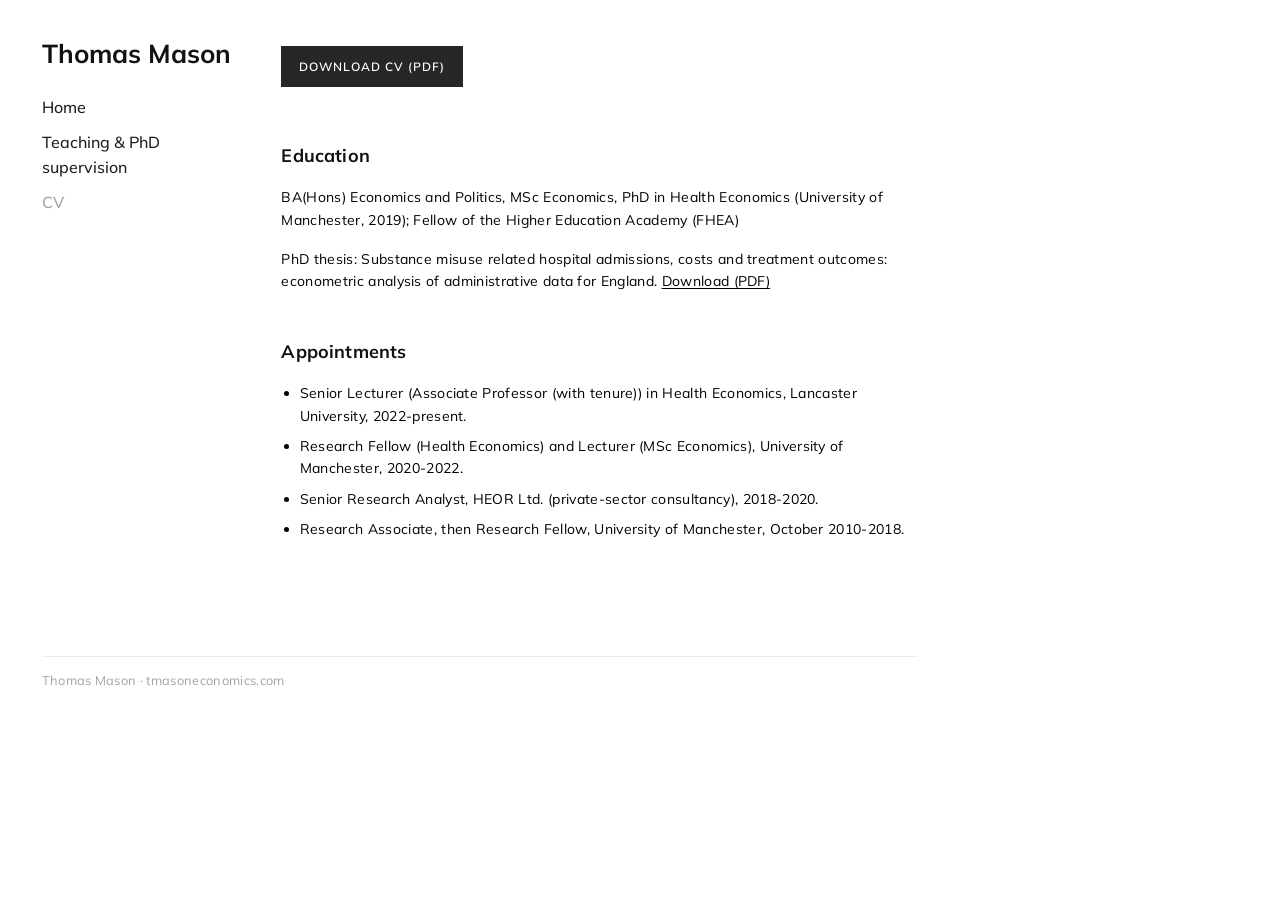
==== cv.html @ 61ce2ce5 "Add Manchester honorary fellowship, Work Foundation affiliation and FHEA across CV and site Co-Autho" ====
<!DOCTYPE html>
<html lang="en-GB">
<head>
<meta charset="utf-8">
<meta name="viewport" content="width=device-width, initial-scale=1">
<title>CV | Thomas Mason</title>
<meta name="description" content="Curriculum vitae of Thomas Mason, applied economist at Lancaster University.">
<link rel="stylesheet" href="style.css">
</head>
<body>
<div class="layout">
<aside class="side">
  <h1>Thomas Mason</h1>
  <nav>
    <a href="index.html">Home</a>
    <a href="teaching.html">Teaching &amp; PhD supervision</a>
    <a href="cv.html" class="current">CV</a>
  </nav>
</aside>
<main>
<div class="btns">
  <a href="files/Thomas-Mason-CV.pdf">Download CV (PDF)</a>
</div>

<h2>Education</h2>
<p>BA(Hons) Economics and Politics, MSc Economics, PhD in Health Economics (University of Manchester, 2019); Fellow of the Higher Education Academy (FHEA)</p>
<p>PhD thesis: Substance misuse related hospital admissions, costs and treatment outcomes: econometric analysis of administrative data for England. <a href="files/Thomas-Mason-PhD-thesis.pdf">Download (PDF)</a></p>

<h2>Appointments</h2>
<ul class="bul">
  <li>Senior Lecturer (Associate Professor (with tenure)) in Health Economics, Lancaster University, 2022-present.</li>
  <li>Research Fellow (Health Economics) and Lecturer (MSc Economics), University of Manchester, 2020-2022.</li>
  <li>Senior Research Analyst, HEOR Ltd. (private-sector consultancy), 2018-2020.</li>
  <li>Research Associate, then Research Fellow, University of Manchester, October 2010-2018.</li>
</ul>
</main>
<footer>
Thomas Mason &middot; tmasoneconomics.com
</footer>
</div>
</body>
</html>
---- style.css ----
/* tmasoneconomics.com - minimal sidebar academic style
   Typography tuned to measured characteristics: geometric sans (Mulish,
   free equivalent of proxima-nova), near-black #121212 headings at 500-700,
   14px grey body, black underlined links, dark square buttons. */
@import url('https://fonts.googleapis.com/css2?family=Mulish:wght@400;500;600;700;800&display=swap');
* { box-sizing: border-box; }
html { font-size: 16px; }
body {
  font-family: "Mulish", -apple-system, "Helvetica Neue", Helvetica, Arial, sans-serif;
  color: #000;
  background: #fff;
  margin: 0;
  line-height: 1.6;
  letter-spacing: 0.02em;
  -webkit-font-smoothing: antialiased;
}
.layout {
  display: grid;
  grid-template-columns: 195px minmax(0, 680px);
  gap: 2.8rem;
  max-width: 940px;
  margin: 0;
  padding: 2.4rem 1.4rem 4rem 2.6rem;
}
/* ---- sidebar ---- */
aside.side h1 {
  font-size: 1.625rem;
  font-weight: 700;
  letter-spacing: 0;
  line-height: 1.2;
  margin: 0 0 1.6rem;
  color: #121212;
}
aside.side nav a {
  display: block;
  font-size: 1rem;
  font-weight: 500;
  color: #1f1f1f;
  text-decoration: none;
  margin: 0 0 0.55rem;
  line-height: 1.6;
  letter-spacing: 0;
}
aside.side nav a:hover { text-decoration: underline; }
aside.side nav a.current { color: #a3a3a3; }
/* ---- sidebar photo + info ---- */
aside.side .portrait {
  width: 100%;
  height: auto;
  display: block;
  margin-top: 1.6rem;
  border-radius: 2px;
}
.info { margin-bottom: 1.7rem; }
.info p {
  margin: 0 0 0.95rem;
  font-size: 0.975rem;
  line-height: 1.25;
  font-weight: 500;
  color: #121212;
  letter-spacing: 0.01em;
}
.info b {
  display: block;
  font-size: 0.975rem;
  font-weight: 700;
  color: #121212;
  margin-bottom: 0.15rem;
}
.info a { color: #121212; }
/* ---- buttons ---- */
.btns { margin: 0.5rem 0 2.2rem; }
.btns a {
  display: inline-block;
  background: #272727;
  color: #fff;
  text-decoration: none;
  font-size: 0.75rem;
  font-weight: 600;
  letter-spacing: 1px;
  text-transform: uppercase;
  padding: 0.9em 1.5em;
  margin: 0 0.6rem 0.6rem 0;
}
.btns a:hover { background: #000; }
/* ---- body text ---- */
main p { margin: 0 0 1.05rem; font-size: 0.875rem; }
main a {
  color: #000;
  text-decoration: underline;
  text-underline-offset: 2px;
  text-decoration-thickness: 1px;
}
main a:hover { color: #555; }
h2 {
  font-size: 1.125rem;
  font-weight: 700;
  letter-spacing: 0.01em;
  color: #121212;
  margin: 2.8rem 0 1rem;
}
h3 {
  font-size: 0.975rem;
  font-weight: 700;
  color: #2c4a72;
  margin: 1.8rem 0 0.6rem;
}
h3.dark { color: #121212; }
p.small, .small { font-size: 0.82rem; color: #8a8a8a; }
/* ---- publication and overview lists ---- */
main ul {
  list-style: none;
  padding-left: 0;
  margin: 0 0 1.3rem;
}
main ul li { margin-bottom: 0.7rem; font-size: 0.875rem; }
ul.bul { list-style: disc; padding-left: 1.15rem; margin: 0 0 1.4rem; }
ul.bul li { margin-bottom: 0.5rem; }
/* ---- footer ---- */
footer {
  grid-column: 1 / -1;
  margin-top: 3rem;
  font-size: 0.8rem;
  color: #a3a3a3;
  border-top: 1px solid #ececec;
  padding-top: 0.8rem;
}
/* ---- narrow screens ---- */
@media (max-width: 760px) {
  .layout { grid-template-columns: 1fr; gap: 1.2rem; padding: 1.4rem 1.2rem 3rem; }
  aside.side h1 { margin-bottom: 0.8rem; }
  aside.side nav a { display: inline-block; margin: 0 0.9rem 0.4rem 0; }
  aside.side .portrait { max-width: 170px; margin-top: 1rem; }
}
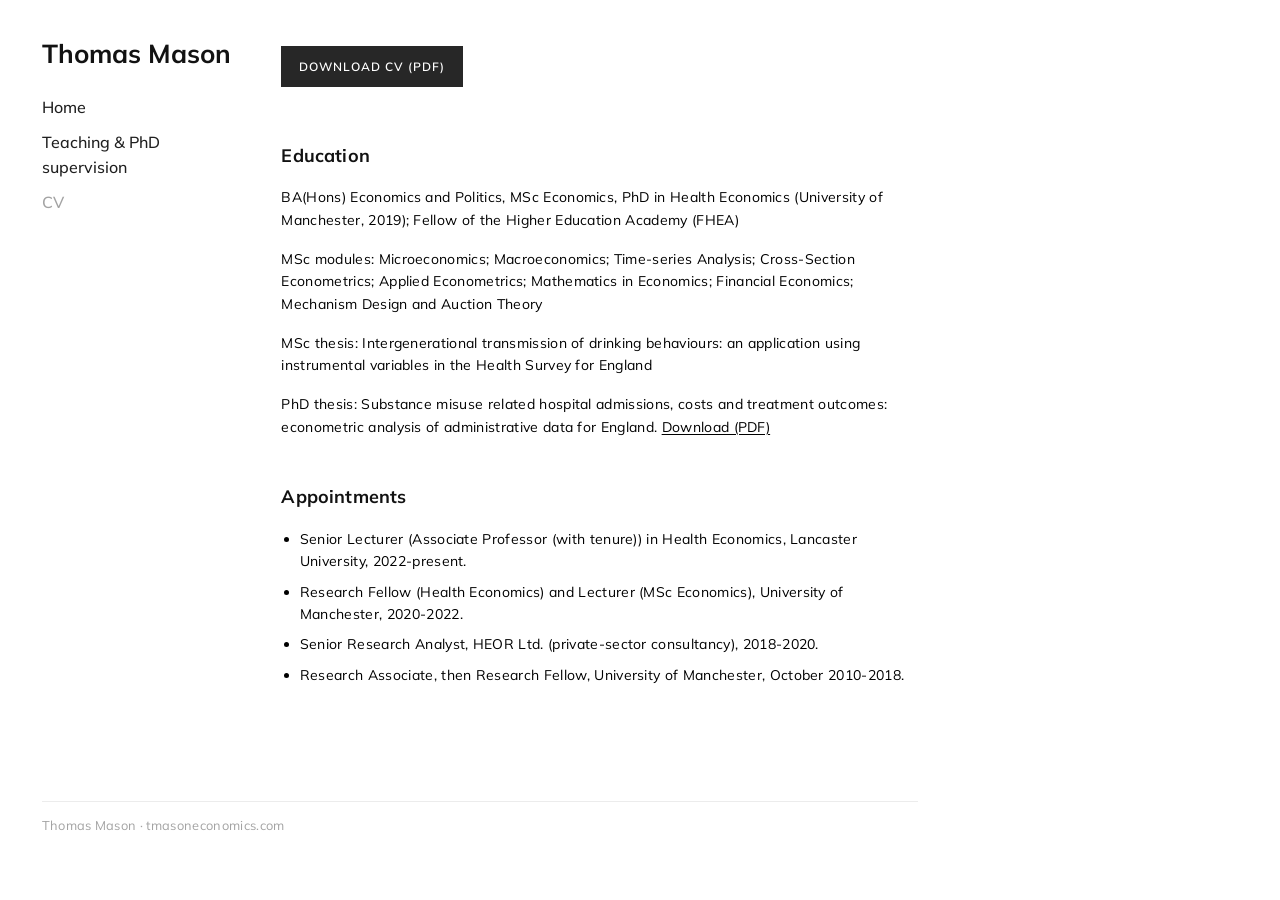
==== commit 4c59b359: "Add MSc modules and thesis to education (CV and site) Co-Authored-By: Claude Fable 5 <noreply@anthro" ====
--- a/cv.html
+++ b/cv.html
@@ -24,6 +24,8 @@
 
 <h2>Education</h2>
 <p>BA(Hons) Economics and Politics, MSc Economics, PhD in Health Economics (University of Manchester, 2019); Fellow of the Higher Education Academy (FHEA)</p>
+<p>MSc modules: Microeconomics; Macroeconomics; Time-series Analysis; Cross-Section Econometrics; Applied Econometrics; Mathematics in Economics; Financial Economics; Mechanism Design and Auction Theory</p>
+<p>MSc thesis: Intergenerational transmission of drinking behaviours: an application using instrumental variables in the Health Survey for England</p>
 <p>PhD thesis: Substance misuse related hospital admissions, costs and treatment outcomes: econometric analysis of administrative data for England. <a href="files/Thomas-Mason-PhD-thesis.pdf">Download (PDF)</a></p>
 
 <h2>Appointments</h2>
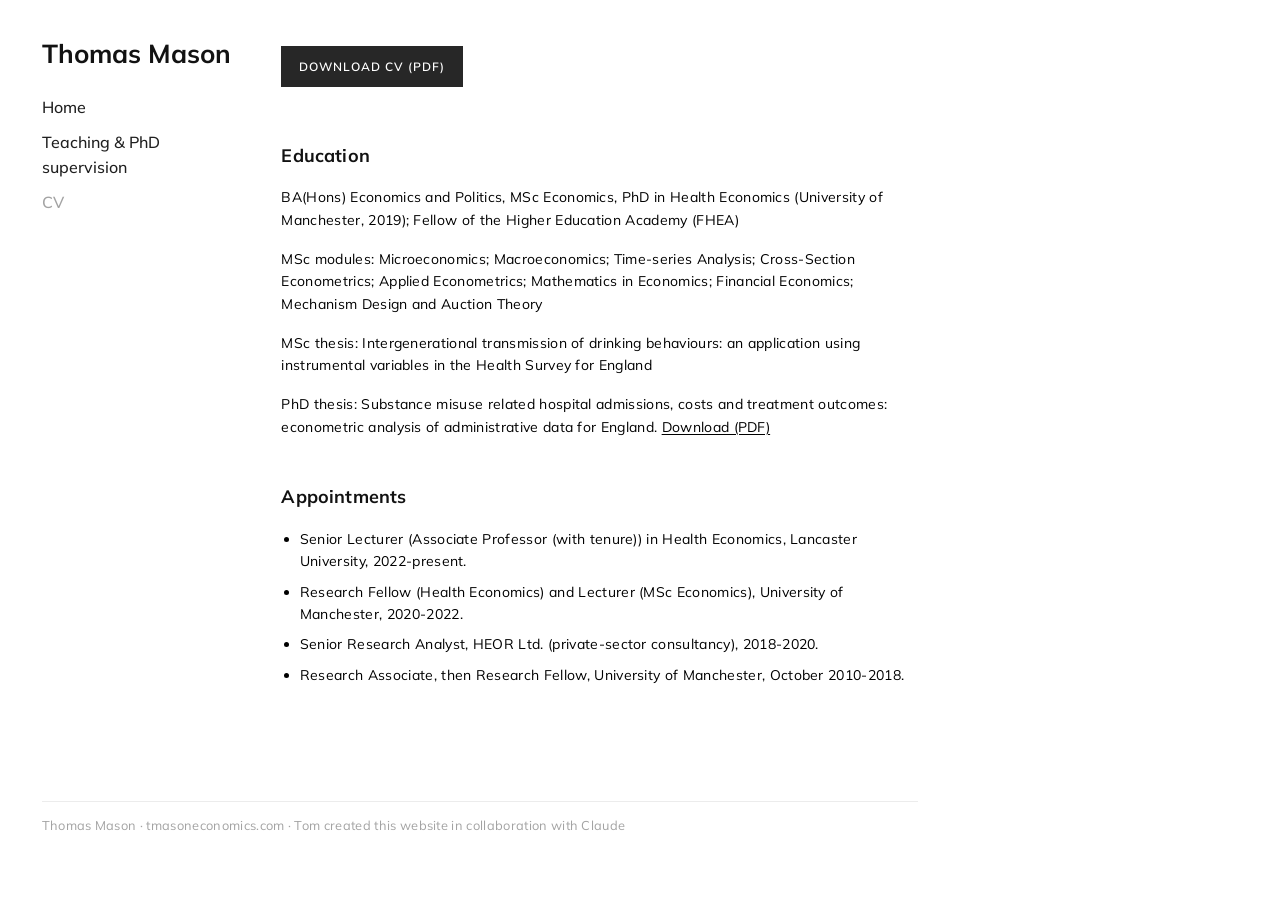
==== commit e67a065e: "Add collaboration-with-Claude credit to footer Co-Authored-By: Claude Fable 5 <noreply@anthropic.com" ====
--- a/cv.html
+++ b/cv.html
@@ -37,7 +37,7 @@
 </ul>
 </main>
 <footer>
-Thomas Mason &middot; tmasoneconomics.com
+Thomas Mason &middot; tmasoneconomics.com &middot; Tom created this website in collaboration with Claude
 </footer>
 </div>
 </body>
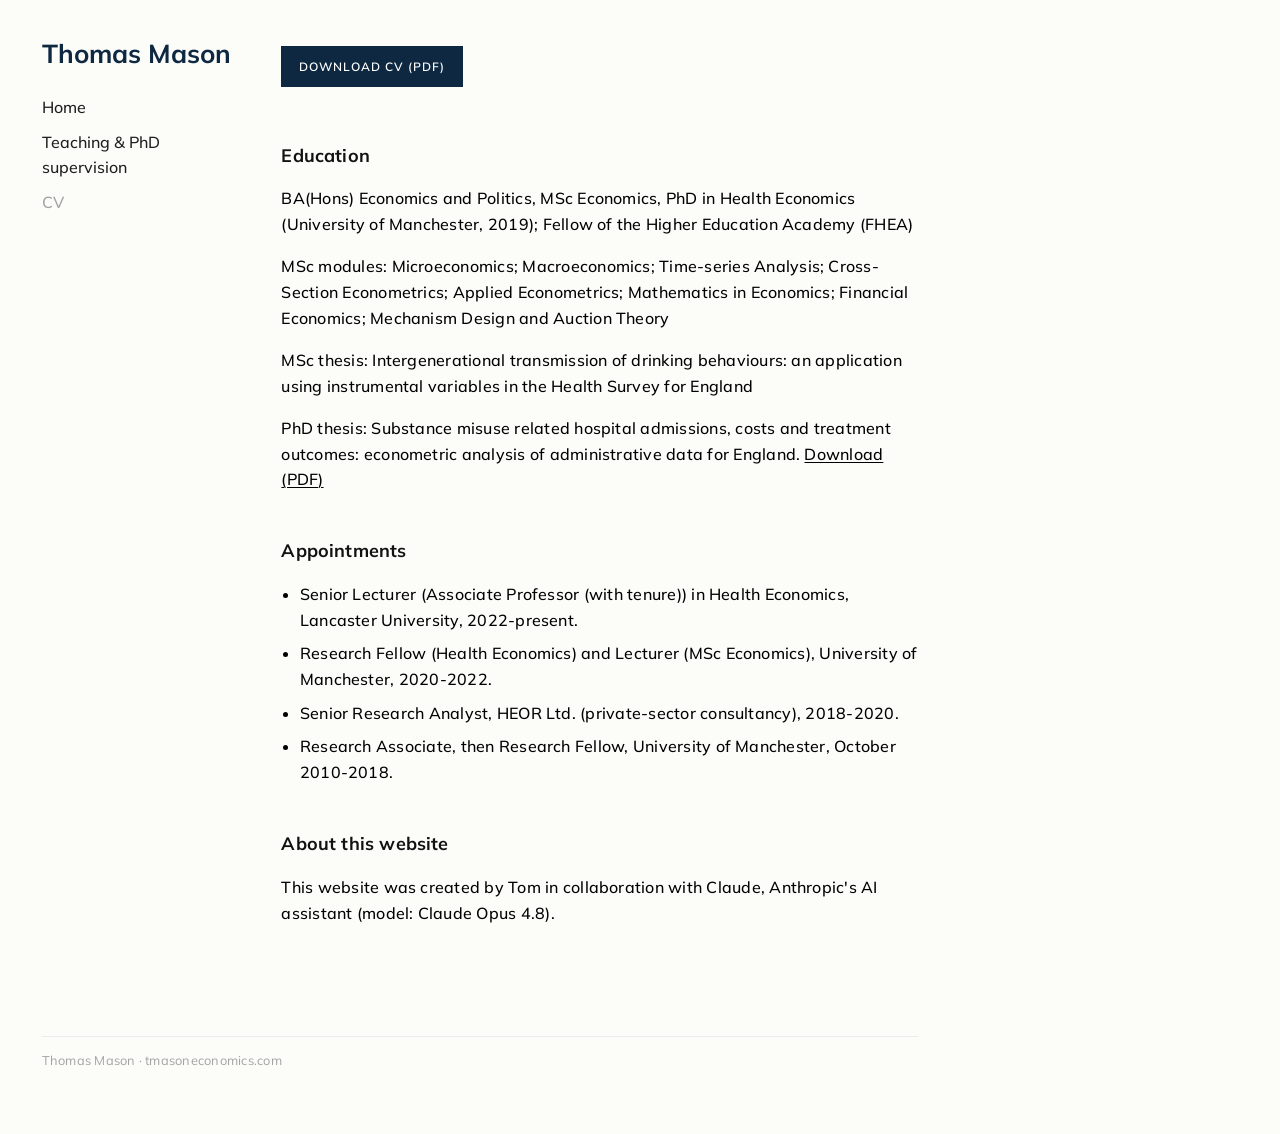
==== commit 13029792: "Move Claude collaboration credit to CV page; name model (Claude Opus 4.8) Co-Authored-By: Claude Opu" ====
--- a/cv.html
+++ b/cv.html
@@ -35,9 +35,12 @@
   <li>Senior Research Analyst, HEOR Ltd. (private-sector consultancy), 2018-2020.</li>
   <li>Research Associate, then Research Fellow, University of Manchester, October 2010-2018.</li>
 </ul>
+
+<h2>About this website</h2>
+<p>This website was created by Tom in collaboration with Claude, Anthropic's AI assistant (model: Claude Opus 4.8).</p>
 </main>
 <footer>
-Thomas Mason &middot; tmasoneconomics.com &middot; Tom created this website in collaboration with Claude
+Thomas Mason &middot; tmasoneconomics.com
 </footer>
 </div>
 </body>
--- a/style.css
+++ b/style.css
@@ -8,11 +8,10 @@
 body {
   font-family: "Mulish", -apple-system, "Helvetica Neue", Helvetica, Arial, sans-serif;
   color: #000;
-  background: #fff;
+  background: #fcfcf9;
   margin: 0;
   line-height: 1.6;
-  letter-spacing: 0.02em;
-  -webkit-font-smoothing: antialiased;
+  letter-spacing: 0.015em;
 }
 .layout {
   display: grid;
@@ -29,7 +28,7 @@
   letter-spacing: 0;
   line-height: 1.2;
   margin: 0 0 1.6rem;
-  color: #121212;
+  color: #0e2841;
 }
 aside.side nav a {
   display: block;
@@ -48,7 +47,7 @@
   width: 100%;
   height: auto;
   display: block;
-  margin-top: 1.6rem;
+  margin: 0 0 1.9rem;
   border-radius: 2px;
 }
 .info { margin-bottom: 1.7rem; }
@@ -64,7 +63,7 @@
   display: block;
   font-size: 0.975rem;
   font-weight: 700;
-  color: #121212;
+  color: #0e2841;
   margin-bottom: 0.15rem;
 }
 .info a { color: #121212; }
@@ -72,7 +71,7 @@
 .btns { margin: 0.5rem 0 2.2rem; }
 .btns a {
   display: inline-block;
-  background: #272727;
+  background: #0e2841;
   color: #fff;
   text-decoration: none;
   font-size: 0.75rem;
@@ -82,9 +81,9 @@
   padding: 0.9em 1.5em;
   margin: 0 0.6rem 0.6rem 0;
 }
-.btns a:hover { background: #000; }
+.btns a:hover { background: #0a1d30; }
 /* ---- body text ---- */
-main p { margin: 0 0 1.05rem; font-size: 0.875rem; }
+main p { margin: 0 0 1.05rem; font-size: 1rem; font-weight: 500; }
 main a {
   color: #000;
   text-decoration: underline;
@@ -113,7 +112,7 @@
   padding-left: 0;
   margin: 0 0 1.3rem;
 }
-main ul li { margin-bottom: 0.7rem; font-size: 0.875rem; }
+main ul li { margin-bottom: 0.7rem; font-size: 1rem; font-weight: 500; }
 ul.bul { list-style: disc; padding-left: 1.15rem; margin: 0 0 1.4rem; }
 ul.bul li { margin-bottom: 0.5rem; }
 /* ---- footer ---- */
@@ -130,5 +129,5 @@
   .layout { grid-template-columns: 1fr; gap: 1.2rem; padding: 1.4rem 1.2rem 3rem; }
   aside.side h1 { margin-bottom: 0.8rem; }
   aside.side nav a { display: inline-block; margin: 0 0.9rem 0.4rem 0; }
-  aside.side .portrait { max-width: 170px; margin-top: 1rem; }
+  aside.side .portrait { max-width: 150px; margin: 0 0 1rem; }
 }
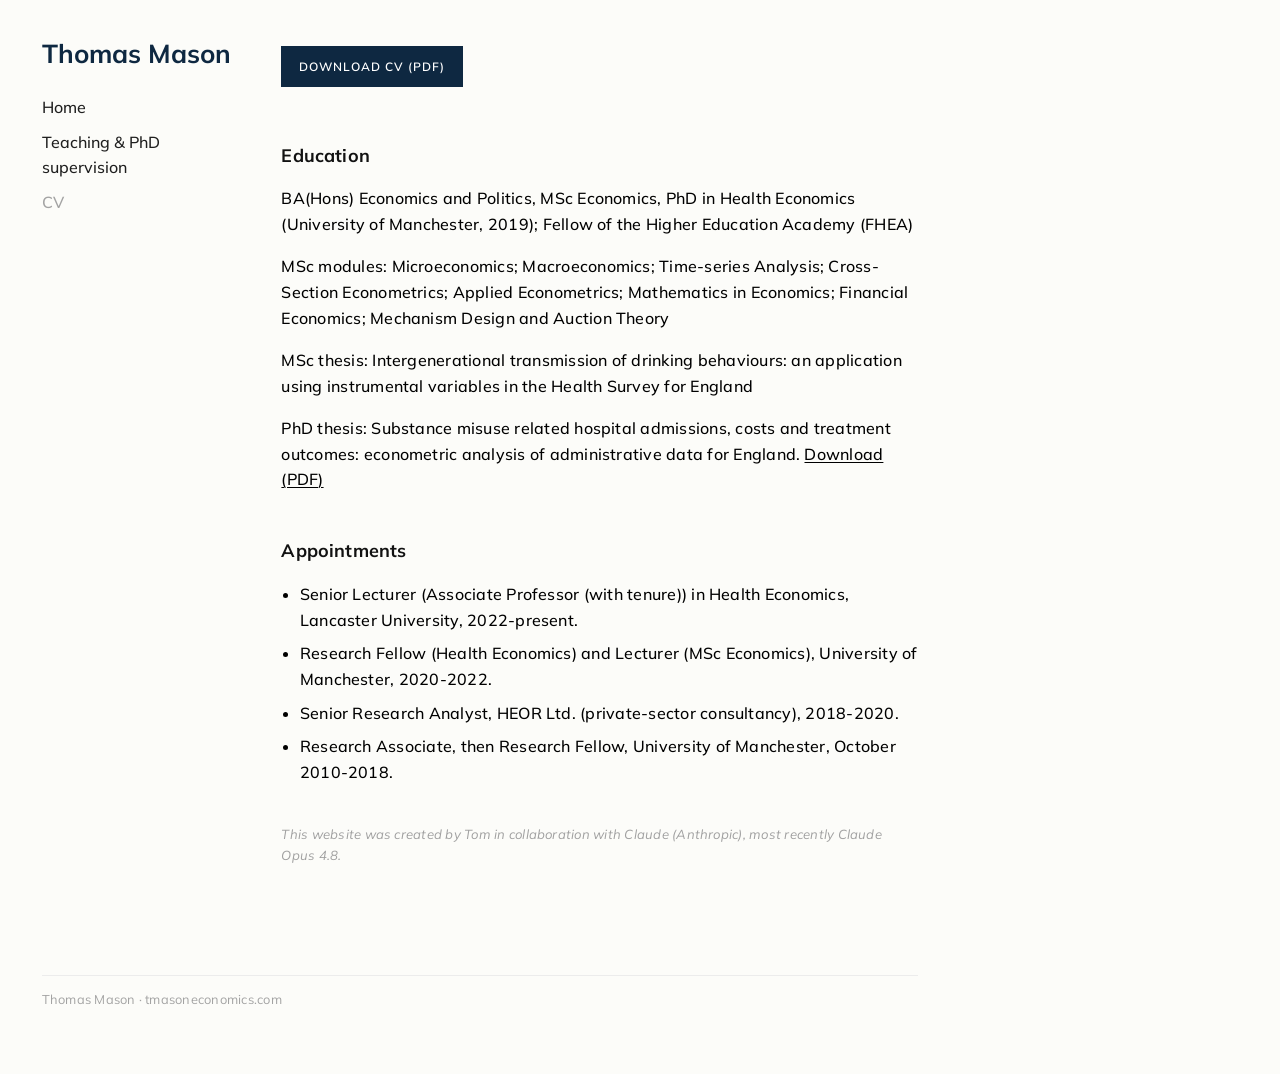
==== commit 4be70c6f: "Credit: precise model wording, faint grey italic, drop heading Co-Authored-By: Claude Opus 4.8 <nore" ====
--- a/cv.html
+++ b/cv.html
@@ -36,8 +36,7 @@
   <li>Research Associate, then Research Fellow, University of Manchester, October 2010-2018.</li>
 </ul>
 
-<h2>About this website</h2>
-<p>This website was created by Tom in collaboration with Claude, Anthropic's AI assistant (model: Claude Opus 4.8).</p>
+<p class="credit">This website was created by Tom in collaboration with Claude (Anthropic), most recently Claude Opus 4.8.</p>
 </main>
 <footer>
 Thomas Mason &middot; tmasoneconomics.com
--- a/style.css
+++ b/style.css
@@ -106,6 +106,7 @@
 }
 h3.dark { color: #121212; }
 p.small, .small { font-size: 0.82rem; color: #8a8a8a; }
+.credit { margin-top: 2.4rem; font-size: 0.82rem; font-weight: 400; font-style: italic; color: #a0a0a0; }
 /* ---- publication and overview lists ---- */
 main ul {
   list-style: none;
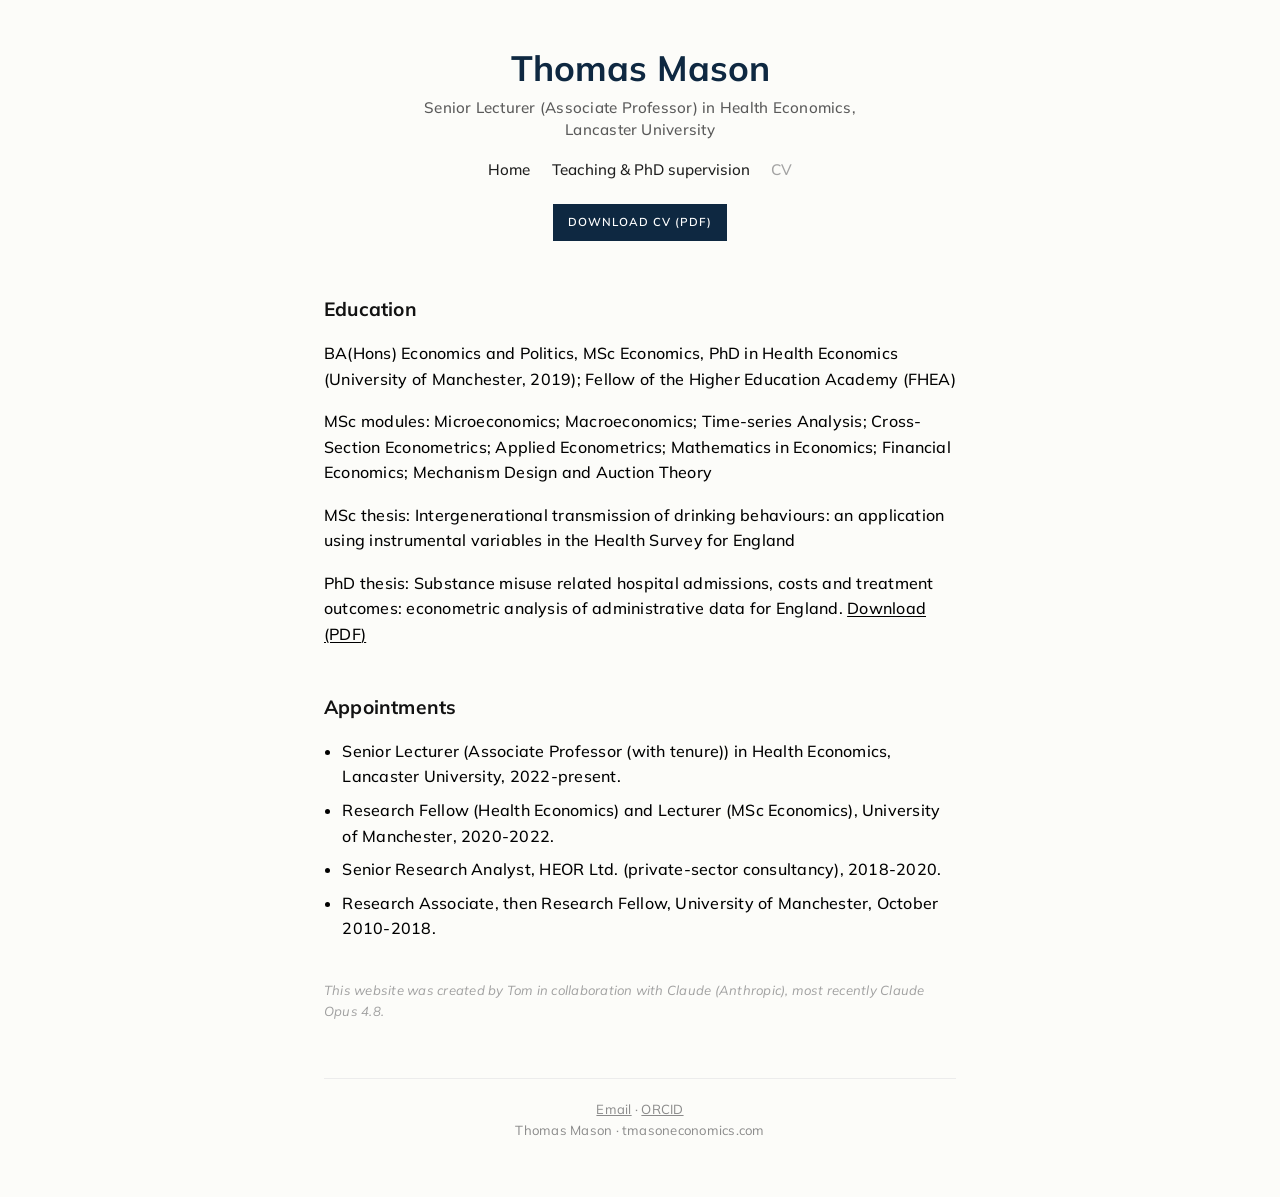
==== commit 5b1b376a: "Redesign: centred single-column layout with hero header (McCrory-style) Co-Authored-By: Claude Opus " ====
--- a/cv.html
+++ b/cv.html
@@ -8,20 +8,21 @@
 <link rel="stylesheet" href="style.css">
 </head>
 <body>
-<div class="layout">
-<aside class="side">
+<div class="wrap">
+<header class="hero">
   <h1>Thomas Mason</h1>
+  <p class="affil">Senior Lecturer (Associate Professor) in Health Economics, Lancaster University</p>
   <nav>
     <a href="index.html">Home</a>
     <a href="teaching.html">Teaching &amp; PhD supervision</a>
     <a href="cv.html" class="current">CV</a>
   </nav>
-</aside>
+  <div class="btns">
+    <a href="files/Thomas-Mason-CV.pdf">Download CV (PDF)</a>
+  </div>
+</header>
+
 <main>
-<div class="btns">
-  <a href="files/Thomas-Mason-CV.pdf">Download CV (PDF)</a>
-</div>
-
 <h2>Education</h2>
 <p>BA(Hons) Economics and Politics, MSc Economics, PhD in Health Economics (University of Manchester, 2019); Fellow of the Higher Education Academy (FHEA)</p>
 <p>MSc modules: Microeconomics; Macroeconomics; Time-series Analysis; Cross-Section Econometrics; Applied Econometrics; Mathematics in Economics; Financial Economics; Mechanism Design and Auction Theory</p>
@@ -38,7 +39,9 @@
 
 <p class="credit">This website was created by Tom in collaboration with Claude (Anthropic), most recently Claude Opus 4.8.</p>
 </main>
+
 <footer>
+<a href="&#109;&#97;&#105;&#108;&#116;&#111;&#58;&#116;&#46;&#109;&#97;&#115;&#111;&#110;&#53;&#64;&#108;&#97;&#110;&#99;&#97;&#115;&#116;&#101;&#114;&#46;&#97;&#99;&#46;&#117;&#107;">Email</a> &middot; <a href="https://orcid.org/0000-0003-3135-0364">ORCID</a><br>
 Thomas Mason &middot; tmasoneconomics.com
 </footer>
 </div>
--- a/style.css
+++ b/style.css
@@ -1,7 +1,4 @@
-/* tmasoneconomics.com - minimal sidebar academic style
-   Typography tuned to measured characteristics: geometric sans (Mulish,
-   free equivalent of proxima-nova), near-black #121212 headings at 500-700,
-   14px grey body, black underlined links, dark square buttons. */
+/* tmasoneconomics.com - centred single-column academic layout */
 @import url('https://fonts.googleapis.com/css2?family=Mulish:wght@400;500;600;700;800&display=swap');
 * { box-sizing: border-box; }
 html { font-size: 16px; }
@@ -13,76 +10,60 @@
   line-height: 1.6;
   letter-spacing: 0.015em;
 }
-.layout {
-  display: grid;
-  grid-template-columns: 195px minmax(0, 680px);
-  gap: 2.8rem;
-  max-width: 940px;
-  margin: 0;
-  padding: 2.4rem 1.4rem 4rem 2.6rem;
+.wrap { max-width: 680px; margin: 0 auto; padding: 3rem 1.5rem 3.5rem; }
+/* ---- hero ---- */
+.hero { text-align: center; margin-bottom: 2.4rem; }
+.hero .portrait {
+  width: 132px;
+  height: auto;
+  display: block;
+  margin: 0 auto 1.3rem;
+  border-radius: 8px;
 }
-/* ---- sidebar ---- */
-aside.side h1 {
-  font-size: 1.625rem;
+.hero h1 {
+  font-size: 2.2rem;
   font-weight: 700;
   letter-spacing: 0;
-  line-height: 1.2;
-  margin: 0 0 1.6rem;
+  line-height: 1.15;
   color: #0e2841;
+  margin: 0 0 0.55rem;
 }
-aside.side nav a {
-  display: block;
-  font-size: 1rem;
+.affil {
+  font-size: 0.95rem;
+  font-weight: 500;
+  color: #5a5a5a;
+  line-height: 1.4;
+  max-width: 30rem;
+  margin: 0 auto 1.1rem;
+}
+.hero nav { margin-bottom: 1.3rem; }
+.hero nav a {
+  font-size: 0.95rem;
   font-weight: 500;
   color: #1f1f1f;
   text-decoration: none;
-  margin: 0 0 0.55rem;
-  line-height: 1.6;
+  margin: 0 0.55rem;
   letter-spacing: 0;
 }
-aside.side nav a:hover { text-decoration: underline; }
-aside.side nav a.current { color: #a3a3a3; }
-/* ---- sidebar photo + info ---- */
-aside.side .portrait {
-  width: 100%;
-  height: auto;
-  display: block;
-  margin: 0 0 1.9rem;
-  border-radius: 2px;
-}
-.info { margin-bottom: 1.7rem; }
-.info p {
-  margin: 0 0 0.95rem;
-  font-size: 0.975rem;
-  line-height: 1.25;
-  font-weight: 500;
-  color: #121212;
-  letter-spacing: 0.01em;
-}
-.info b {
-  display: block;
-  font-size: 0.975rem;
-  font-weight: 700;
-  color: #0e2841;
-  margin-bottom: 0.15rem;
-}
-.info a { color: #121212; }
-/* ---- buttons ---- */
-.btns { margin: 0.5rem 0 2.2rem; }
+.hero nav a:hover { text-decoration: underline; }
+.hero nav a.current { color: #a3a3a3; }
+/* ---- buttons (centred) ---- */
+.btns { margin: 0.3rem 0 0; }
 .btns a {
   display: inline-block;
   background: #0e2841;
   color: #fff;
   text-decoration: none;
-  font-size: 0.75rem;
+  font-size: 0.72rem;
   font-weight: 600;
   letter-spacing: 1px;
   text-transform: uppercase;
-  padding: 0.9em 1.5em;
-  margin: 0 0.6rem 0.6rem 0;
+  padding: 0.8em 1.3em;
+  margin: 0 0.3rem 0.55rem;
 }
 .btns a:hover { background: #0a1d30; }
 /* ---- body text ---- */
+main { text-align: left; }
 main p { margin: 0 0 1.05rem; font-size: 1rem; font-weight: 500; }
 main a {
   color: #000;
@@ -92,14 +73,14 @@
 }
 main a:hover { color: #555; }
 h2 {
-  font-size: 1.125rem;
+  font-size: 1.2rem;
   font-weight: 700;
   letter-spacing: 0.01em;
   color: #121212;
   margin: 2.8rem 0 1rem;
 }
 h3 {
-  font-size: 0.975rem;
+  font-size: 1rem;
   font-weight: 700;
   color: #2c4a72;
   margin: 1.8rem 0 0.6rem;
@@ -107,28 +88,24 @@
 h3.dark { color: #121212; }
 p.small, .small { font-size: 0.82rem; color: #8a8a8a; }
 .credit { margin-top: 2.4rem; font-size: 0.82rem; font-weight: 400; font-style: italic; color: #a0a0a0; }
-/* ---- publication and overview lists ---- */
-main ul {
-  list-style: none;
-  padding-left: 0;
-  margin: 0 0 1.3rem;
-}
+/* ---- lists ---- */
+main ul { list-style: none; padding-left: 0; margin: 0 0 1.3rem; }
 main ul li { margin-bottom: 0.7rem; font-size: 1rem; font-weight: 500; }
 ul.bul { list-style: disc; padding-left: 1.15rem; margin: 0 0 1.4rem; }
 ul.bul li { margin-bottom: 0.5rem; }
 /* ---- footer ---- */
 footer {
-  grid-column: 1 / -1;
-  margin-top: 3rem;
-  font-size: 0.8rem;
-  color: #a3a3a3;
+  margin-top: 3.5rem;
+  text-align: center;
+  font-size: 0.82rem;
+  color: #8a8a8a;
   border-top: 1px solid #ececec;
-  padding-top: 0.8rem;
+  padding-top: 1.2rem;
 }
+footer a { color: #8a8a8a; }
 /* ---- narrow screens ---- */
-@media (max-width: 760px) {
-  .layout { grid-template-columns: 1fr; gap: 1.2rem; padding: 1.4rem 1.2rem 3rem; }
-  aside.side h1 { margin-bottom: 0.8rem; }
-  aside.side nav a { display: inline-block; margin: 0 0.9rem 0.4rem 0; }
-  aside.side .portrait { max-width: 150px; margin: 0 0 1rem; }
+@media (max-width: 620px) {
+  .wrap { padding: 2rem 1.2rem 2.5rem; }
+  .hero h1 { font-size: 1.85rem; }
+  .hero .portrait { width: 116px; }
 }
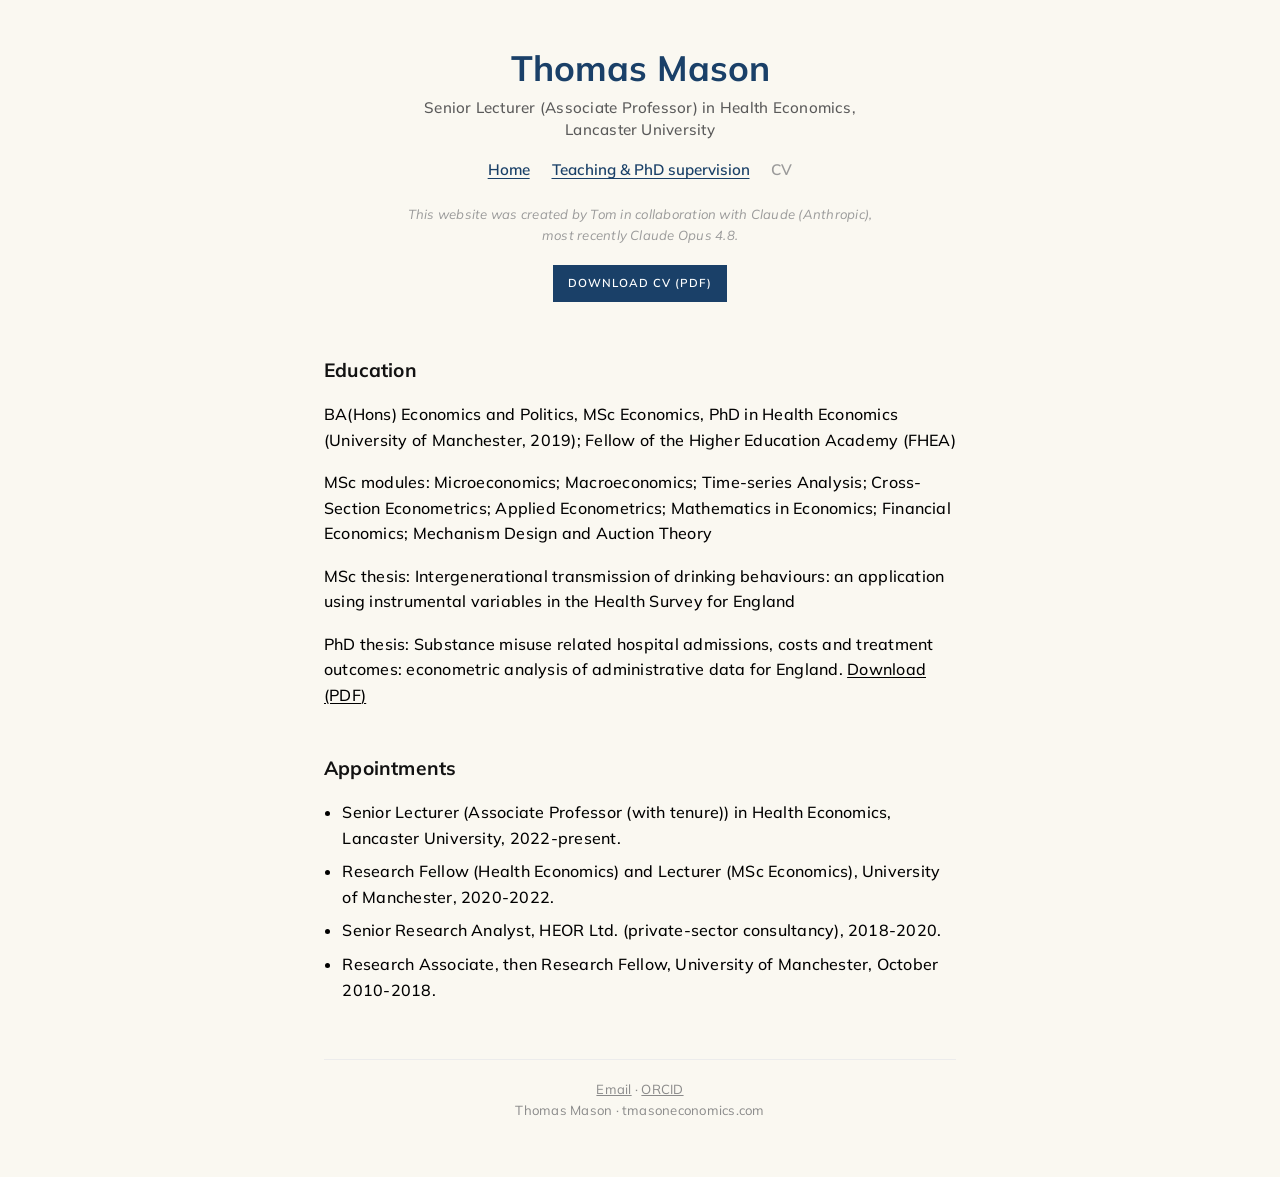
==== commit b77ac3da: "Credit above buttons; nav links underlined; warmer bg; lighter navy Co-Authored-By: Claude Opus 4.8 " ====
--- a/cv.html
+++ b/cv.html
@@ -17,6 +17,7 @@
     <a href="teaching.html">Teaching &amp; PhD supervision</a>
     <a href="cv.html" class="current">CV</a>
   </nav>
+  <p class="credit">This website was created by Tom in collaboration with Claude (Anthropic), most recently Claude Opus 4.8.</p>
   <div class="btns">
     <a href="files/Thomas-Mason-CV.pdf">Download CV (PDF)</a>
   </div>
@@ -37,7 +38,7 @@
   <li>Research Associate, then Research Fellow, University of Manchester, October 2010-2018.</li>
 </ul>
 
-<p class="credit">This website was created by Tom in collaboration with Claude (Anthropic), most recently Claude Opus 4.8.</p>
+
 </main>
 
 <footer>
--- a/style.css
+++ b/style.css
@@ -5,7 +5,7 @@
 body {
   font-family: "Mulish", -apple-system, "Helvetica Neue", Helvetica, Arial, sans-serif;
   color: #000;
-  background: #fcfcf9;
+  background: #faf8f1;
   margin: 0;
   line-height: 1.6;
   letter-spacing: 0.015em;
@@ -25,7 +25,7 @@
   font-weight: 700;
   letter-spacing: 0;
   line-height: 1.15;
-  color: #0e2841;
+  color: #1a4068;
   margin: 0 0 0.55rem;
 }
 .affil {
@@ -39,19 +39,21 @@
 .hero nav { margin-bottom: 1.3rem; }
 .hero nav a {
   font-size: 0.95rem;
-  font-weight: 500;
-  color: #1f1f1f;
-  text-decoration: none;
+  font-weight: 600;
+  color: #1a4068;
+  text-decoration: underline;
+  text-underline-offset: 3px;
+  text-decoration-thickness: 1px;
   margin: 0 0.55rem;
   letter-spacing: 0;
 }
-.hero nav a:hover { text-decoration: underline; }
-.hero nav a.current { color: #a3a3a3; }
+.hero nav a:hover { color: #12314f; }
+.hero nav a.current { color: #9a9a9a; text-decoration: none; }
 /* ---- buttons (centred) ---- */
 .btns { margin: 0.3rem 0 0; }
 .btns a {
   display: inline-block;
-  background: #0e2841;
+  background: #1a4068;
   color: #fff;
   text-decoration: none;
   font-size: 0.72rem;
@@ -61,7 +63,7 @@
   padding: 0.8em 1.3em;
   margin: 0 0.3rem 0.55rem;
 }
-.btns a:hover { background: #0a1d30; }
+.btns a:hover { background: #12314f; }
 /* ---- body text ---- */
 main { text-align: left; }
 main p { margin: 0 0 1.05rem; font-size: 1rem; font-weight: 500; }
@@ -87,7 +89,7 @@
 }
 h3.dark { color: #121212; }
 p.small, .small { font-size: 0.82rem; color: #8a8a8a; }
-.credit { margin-top: 2.4rem; font-size: 0.82rem; font-weight: 400; font-style: italic; color: #a0a0a0; }
+.credit { margin: 0.2rem auto 1.2rem; max-width: 30rem; font-size: 0.82rem; font-weight: 400; font-style: italic; color: #9a9a9a; }
 /* ---- lists ---- */
 main ul { list-style: none; padding-left: 0; margin: 0 0 1.3rem; }
 main ul li { margin-bottom: 0.7rem; font-size: 1rem; font-weight: 500; }
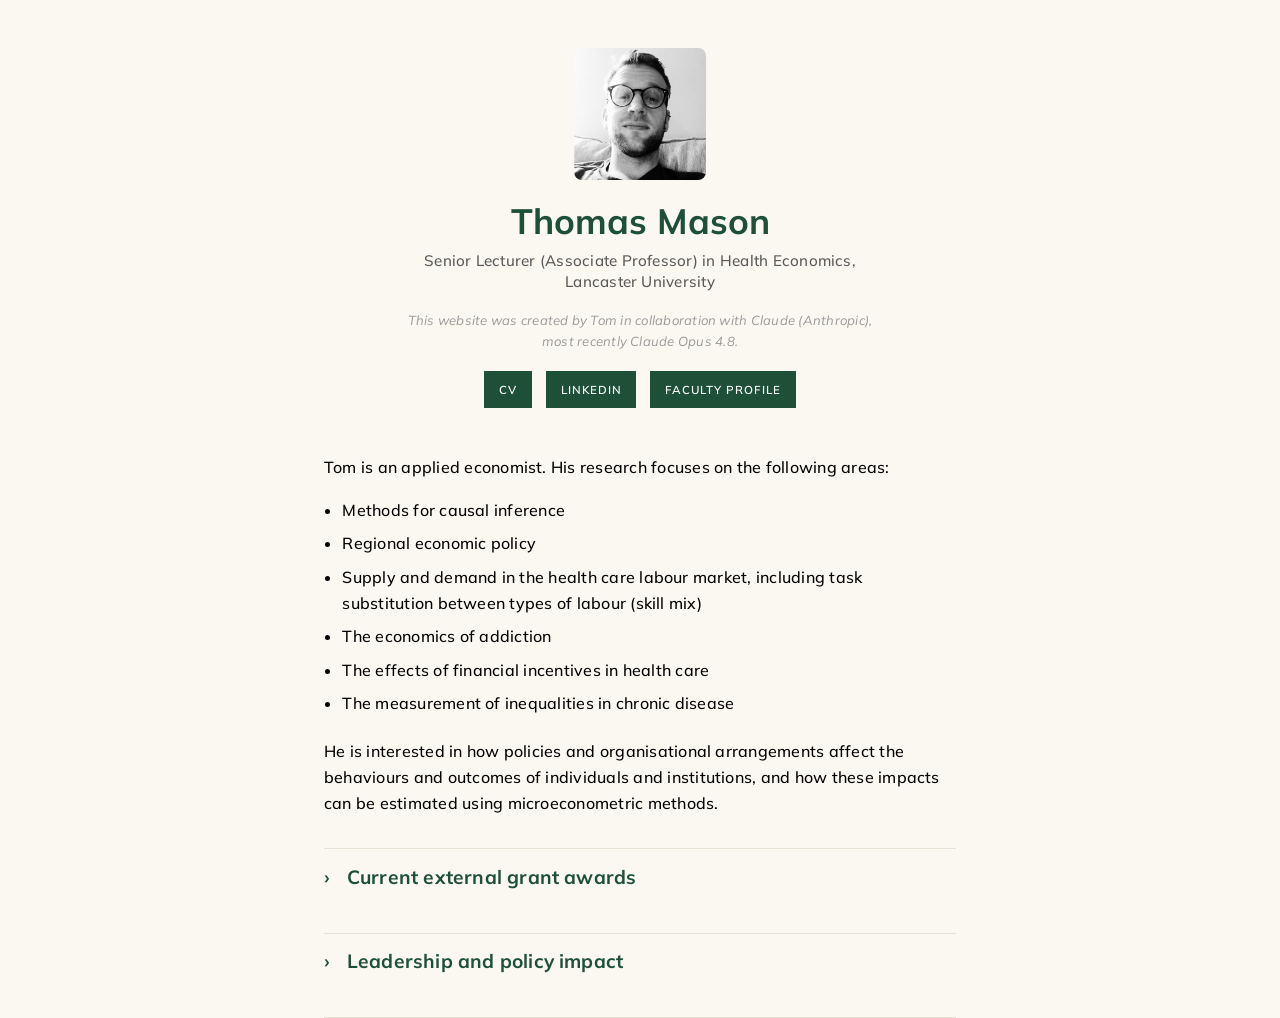
==== commit 6c68bf29: "Merge teaching + career into homepage accordions; remove nav; dark green theme Co-Authored-By: Claud" ====
--- a/cv.html
+++ b/cv.html
@@ -2,49 +2,11 @@
 <html lang="en-GB">
 <head>
 <meta charset="utf-8">
-<meta name="viewport" content="width=device-width, initial-scale=1">
-<title>CV | Thomas Mason</title>
-<meta name="description" content="Curriculum vitae of Thomas Mason, applied economist at Lancaster University.">
-<link rel="stylesheet" href="style.css">
+<meta http-equiv="refresh" content="0; url=index.html#career">
+<link rel="canonical" href="https://tmasoneconomics.com/index.html#career">
+<title>Career details | Thomas Mason</title>
 </head>
 <body>
-<div class="wrap">
-<header class="hero">
-  <h1>Thomas Mason</h1>
-  <p class="affil">Senior Lecturer (Associate Professor) in Health Economics, Lancaster University</p>
-  <nav>
-    <a href="index.html">Home</a>
-    <a href="teaching.html">Teaching &amp; PhD supervision</a>
-    <a href="cv.html" class="current">CV</a>
-  </nav>
-  <p class="credit">This website was created by Tom in collaboration with Claude (Anthropic), most recently Claude Opus 4.8.</p>
-  <div class="btns">
-    <a href="files/Thomas-Mason-CV.pdf">Download CV (PDF)</a>
-  </div>
-</header>
-
-<main>
-<h2>Education</h2>
-<p>BA(Hons) Economics and Politics, MSc Economics, PhD in Health Economics (University of Manchester, 2019); Fellow of the Higher Education Academy (FHEA)</p>
-<p>MSc modules: Microeconomics; Macroeconomics; Time-series Analysis; Cross-Section Econometrics; Applied Econometrics; Mathematics in Economics; Financial Economics; Mechanism Design and Auction Theory</p>
-<p>MSc thesis: Intergenerational transmission of drinking behaviours: an application using instrumental variables in the Health Survey for England</p>
-<p>PhD thesis: Substance misuse related hospital admissions, costs and treatment outcomes: econometric analysis of administrative data for England. <a href="files/Thomas-Mason-PhD-thesis.pdf">Download (PDF)</a></p>
-
-<h2>Appointments</h2>
-<ul class="bul">
-  <li>Senior Lecturer (Associate Professor (with tenure)) in Health Economics, Lancaster University, 2022-present.</li>
-  <li>Research Fellow (Health Economics) and Lecturer (MSc Economics), University of Manchester, 2020-2022.</li>
-  <li>Senior Research Analyst, HEOR Ltd. (private-sector consultancy), 2018-2020.</li>
-  <li>Research Associate, then Research Fellow, University of Manchester, October 2010-2018.</li>
-</ul>
-
-
-</main>
-
-<footer>
-<a href="&#109;&#97;&#105;&#108;&#116;&#111;&#58;&#116;&#46;&#109;&#97;&#115;&#111;&#110;&#53;&#64;&#108;&#97;&#110;&#99;&#97;&#115;&#116;&#101;&#114;&#46;&#97;&#99;&#46;&#117;&#107;">Email</a> &middot; <a href="https://orcid.org/0000-0003-3135-0364">ORCID</a><br>
-Thomas Mason &middot; tmasoneconomics.com
-</footer>
-</div>
+<p>This page has moved: <a href="index.html#career">tmasoneconomics.com#career</a></p>
 </body>
 </html>
